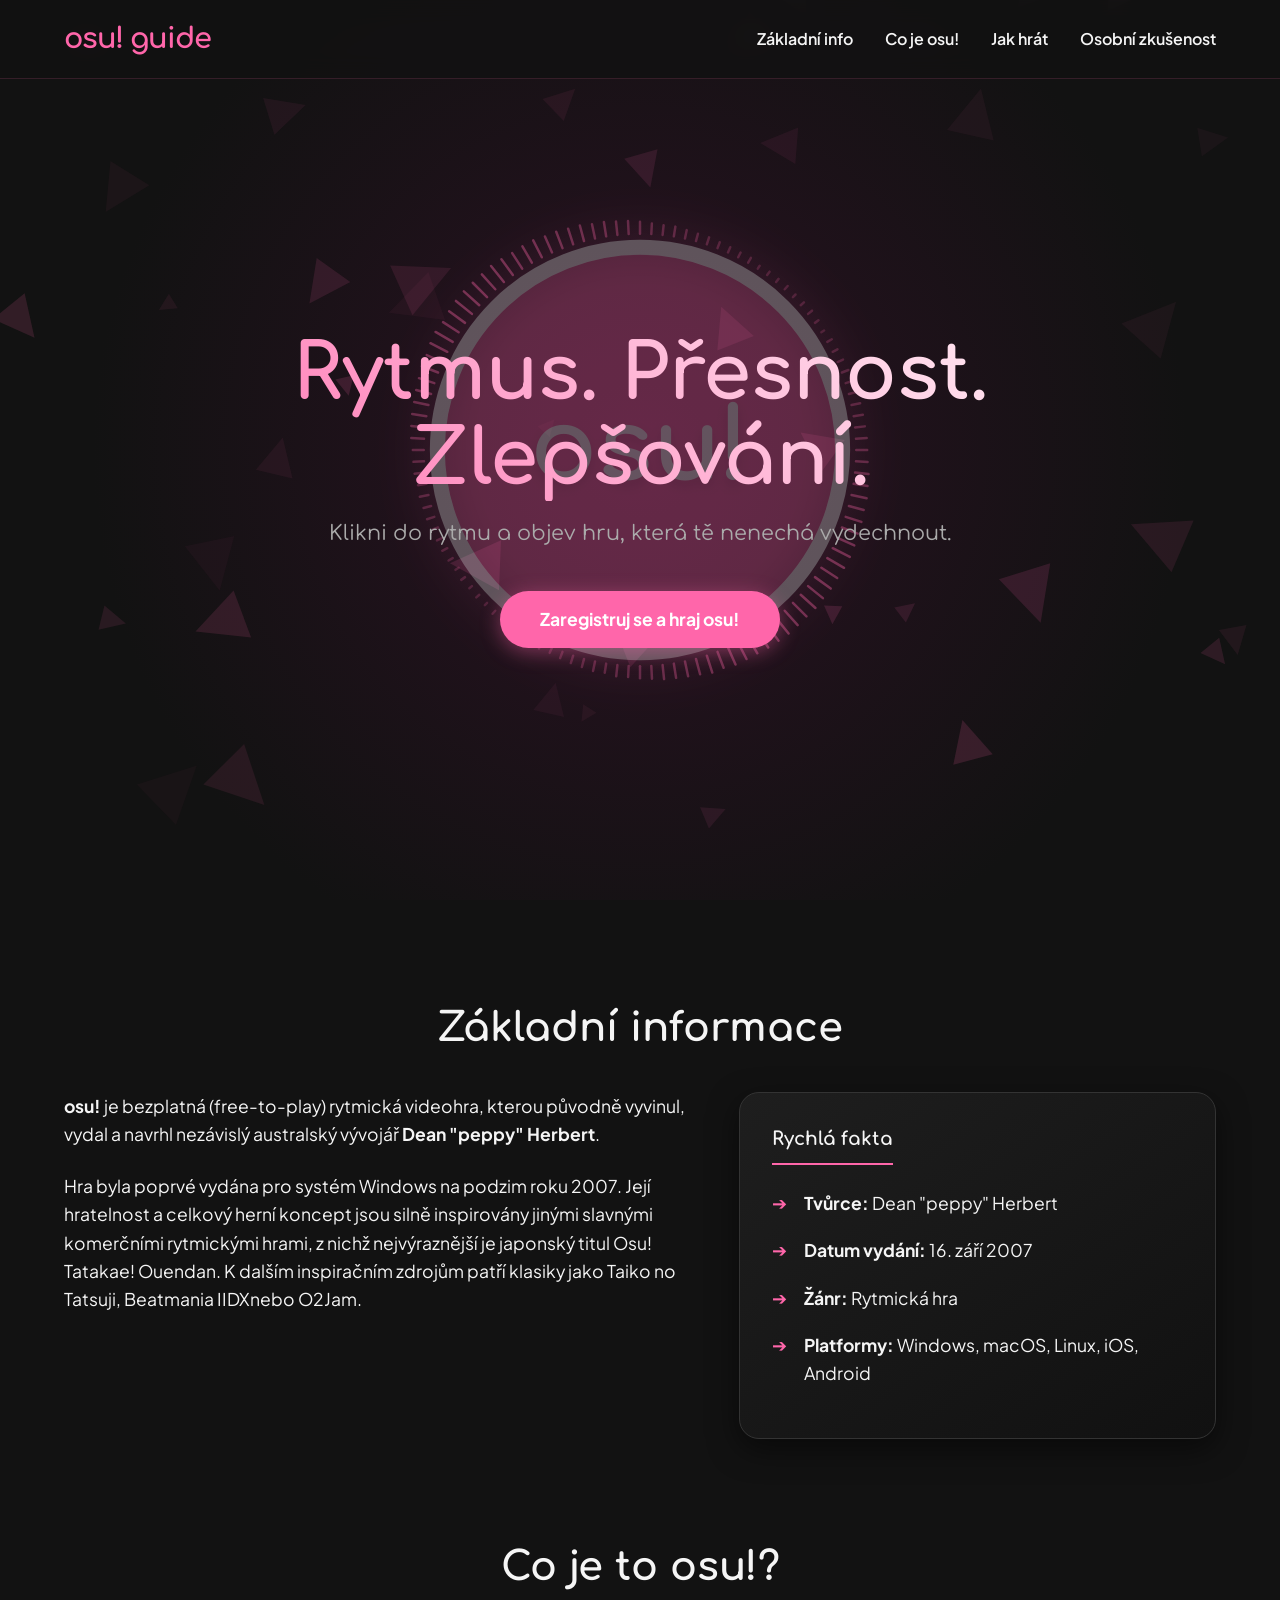
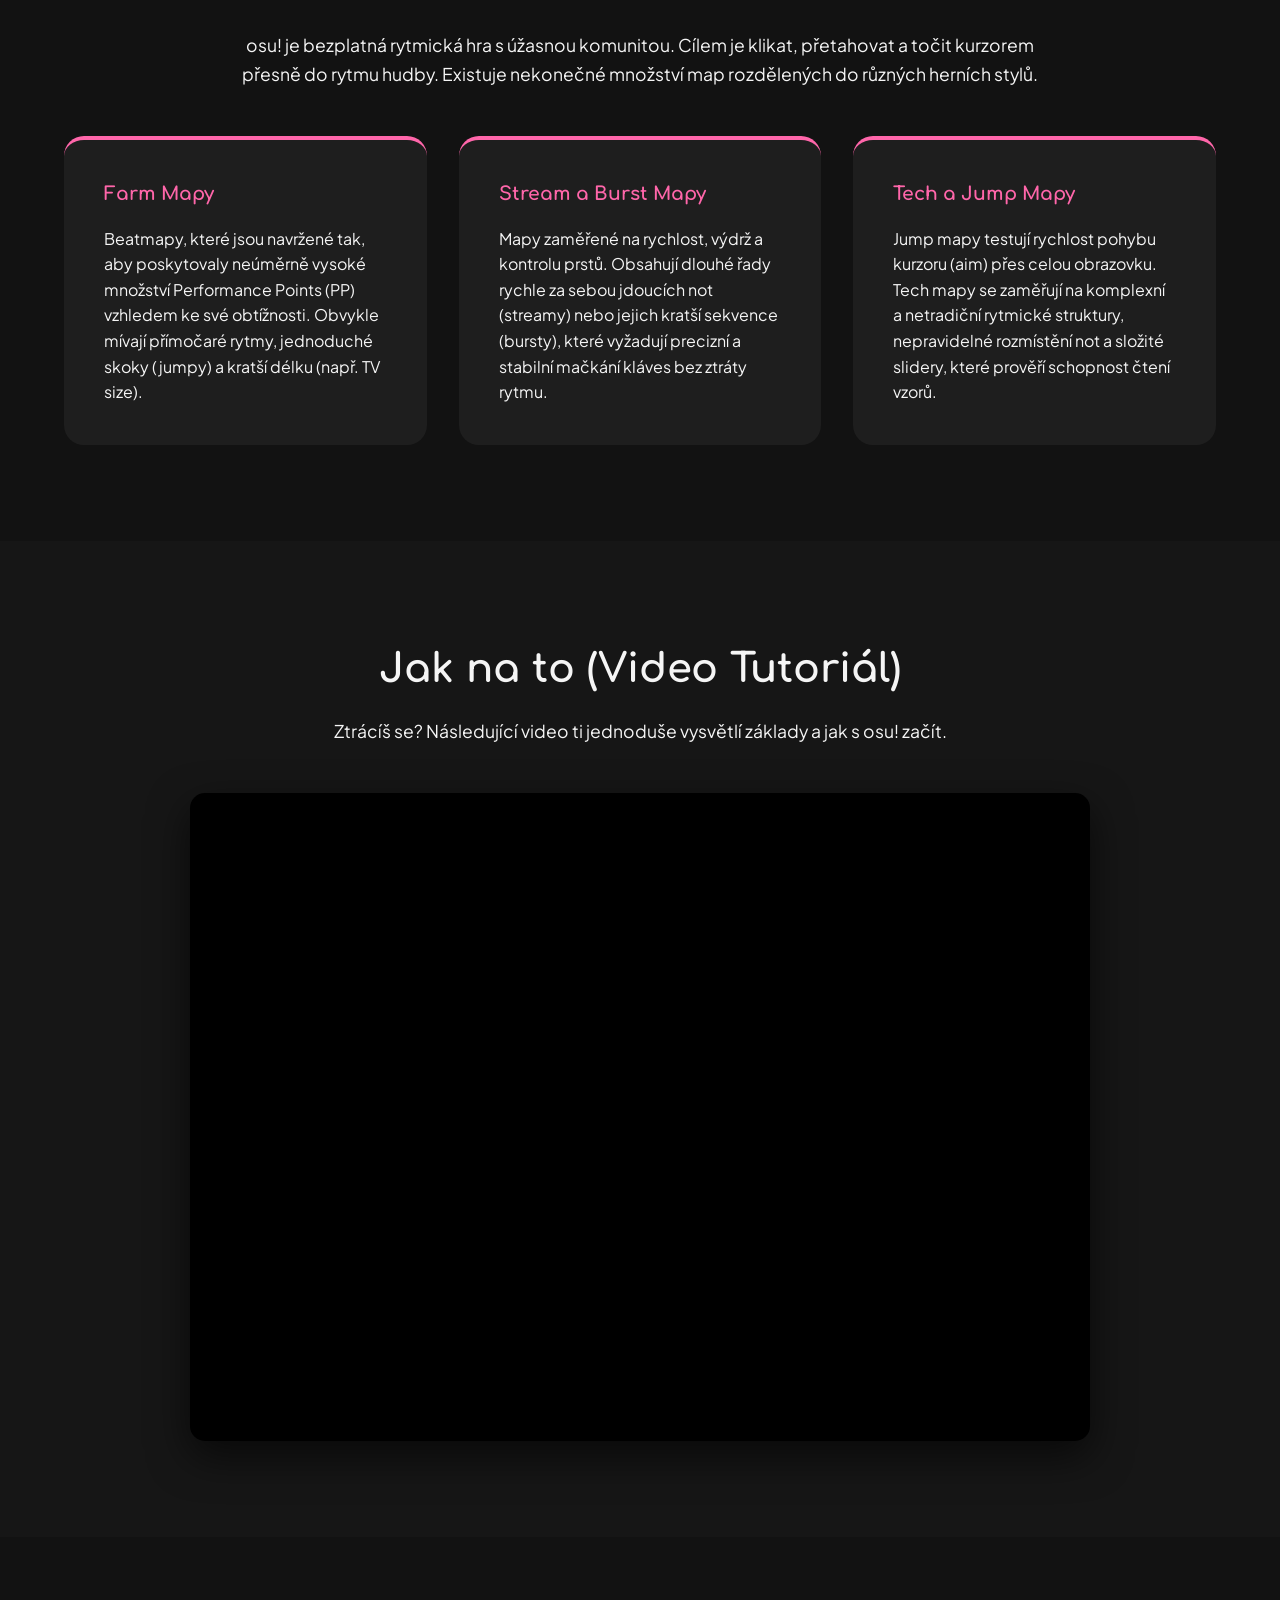
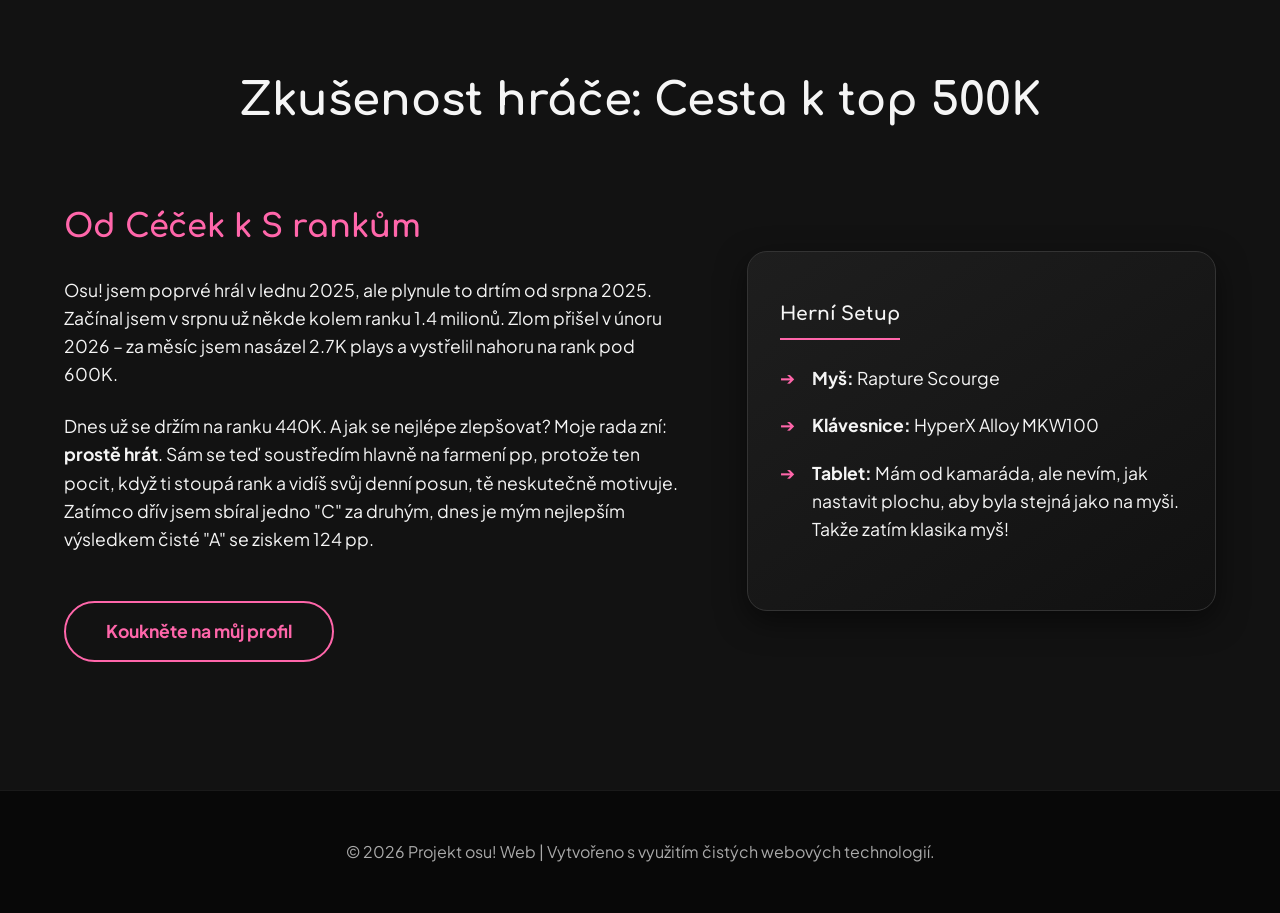
==== index.html @ 873ac698 "Presun do rootu" ====
<!DOCTYPE html>
<html lang="cs">
<link rel="stylesheet" href="style.css">

<script src="main.js" defer></script>
<head>
    <meta charset="UTF-8">
    <meta name="viewport" content="width=device-width, initial-scale=1.0">
    <meta name="description"
        content="Komplexní průvodce rytmickou hrou osu! Zjistěte, jak hrát, objevte různé typy map a přečtěte si zkušenosti skutečných hráčů.">
    <meta name="keywords" content="osu!, rytmická hra, návod, hudba, hraní, pp systém">
    <meta name="author" content="Fuxovi">

    <!-- Open Graph pro Sociální Sítě (SEO a optimalizace) -->
    <meta property="og:title" content="osu! - Tvůj průvodce rytmickým šílenstvím">
    <meta property="og:description"
        content="Komplexní průvodce rytmickou hrou osu! Zjistěte, jak hrát, a objevte komunitu.">
    <meta property="og:type" content="website">
    <meta property="og:url" content="https://jirifuxa14.github.io/osu-web/.">

    <!-- X (Twitter) Cards -->
    <meta name="twitter:card" content="summary_large_image">
    <meta name="twitter:title" content="osu! - Tvůj průvodce">
    <meta name="twitter:description"
        content="Komplexní průvodce rytmickou hrou osu! Zjistěte, jak hrát, a objevte komunitu.">

    <title>osu! - Rytmus. Přesnost. Zlepšování.</title>

    <!-- CSS a preload fontů pro lepší výkon -->
    <link rel="stylesheet" href="css/style.css">

    <!-- JSON-LD pro strukturovaná data -->
    <script type="application/ld+json">
    {
      "@context": "https://schema.org",
      "@type": "WebSite",
      "name": "osu! guide",
      "url": "https://fuxovi.github.io/osu-web/",
      "author": {
        "@type": "Person",
        "name": "Fuxovi"
      },
      "description": "Komplexní průvodce rytmickou hrou osu! Zjistěte, jak hrát, objevte různé typy map a přečtěte si zkušenosti skutečných hráčů."
    }
    </script>
    <link rel="preconnect" href="https://fonts.googleapis.com">
    <link rel="preconnect" href="https://fonts.gstatic.com" crossorigin>
    <link
        href="https://fonts.googleapis.com/css2?family=Comfortaa:wght@400;700&family=Plus+Jakarta+Sans:wght@400;500;600;700;800&display=swap"
        rel="stylesheet">
</head>

<body>
    <header class="header">
        <nav class="navbar" aria-label="Hlavní navigace">
            <div class="logo">osu! guide</div>
            <ul class="nav-links">
                <li><a href="#basic-info">Základní info</a></li>
                <li><a href="#about">Co je osu!</a></li>
                <li><a href="#tutorial">Jak hrát</a></li>
                <li><a href="#experience">Osobní zkušenost</a></li>
            </ul>
        </nav>
    </header>

    <main>
        <!-- Úvodní sekce (Hero) -->
        <section id="hero" class="hero-section">
            <!-- Canvas pro plovoucí trojúhelníky a visualizer -->
            <canvas id="osu-canvas" class="osu-canvas"></canvas>

            <!-- Hlavní pulzující osu! logo v pozadí -->
            <div id="osu-logo" class="osu-logo">
                <span class="osu-logo-text">osu!</span>
            </div>

            <div class="container hero-content">
                <h1>Rytmus. Přesnost. Zlepšování.</h1>
                <p>Klikni do rytmu a objev hru, která tě nenechá vydechnout.</p>
                <a href="https://osu.ppy.sh/home" target="_blank" rel="noopener noreferrer" class="btn primary-btn"
                    aria-label="Přejít na oficiální web hry osu!">
                    Zaregistruj se a hraj osu!
                </a>
            </div>
        </section>

        <!-- Základní informace z Wikipedie -->
        <section id="basic-info" class="about-section fade-in" style="padding-bottom: 2rem;">
            <div class="container">
                <h2>Základní informace</h2>
                <div class="experience-content" style="align-items: flex-start; gap: 3rem;">
                    <div class="text-content">
                        <p><strong>osu!</strong> je bezplatná (free-to-play) rytmická videohra, kterou původně vyvinul,
                            vydal a navrhl nezávislý australský vývojář <strong> Dean "peppy" Herbert</strong>.</p>
                        <p>Hra byla poprvé vydána pro systém Windows na podzim roku 2007. Její hratelnost a celkový
                            herní koncept jsou silně inspirovány jinými slavnými komerčními rytmickými hrami, z nichž
                            nejvýraznější je japonský titul Osu! Tatakae! Ouendan. K dalším inspiračním zdrojům patří
                            klasiky jako Taiko no Tatsuji, Beatmania IIDXnebo O2Jam.
                        </p>
                    </div>
                    <div class="setup-card" style="padding: 2rem;">
                        <h3>Rychlá fakta</h3>
                        <ul>
                            <li><strong>Tvůrce:</strong> Dean "peppy" Herbert</li>
                            <li><strong>Datum vydání:</strong> 16. září 2007</li>
                            <li><strong>Žánr:</strong> Rytmická hra</li>
                            <li><strong>Platformy:</strong> Windows, macOS, Linux, iOS, Android</li>
                        </ul>
                    </div>
                </div>
            </div>
        </section>
        <!-- Obecně o hře osu! -->
        <section id="about" class="about-section fade-in" style="padding-top: 4rem;">
            <div class="container">
                <h2>Co je to osu!?</h2>
                <p>osu! je bezplatná rytmická hra s úžasnou komunitou. Cílem je klikat, přetahovat a točit kurzorem
                    přesně do rytmu hudby. Existuje nekonečné množství map rozdělených do různých herních stylů.</p>
                <div class="mechanics-grid">
                    <article class="card">
                        <h3>Farm Mapy</h3>
                        <p>Beatmapy, které jsou navržené tak, aby poskytovaly neúměrně vysoké množství Performance
                            Points (PP) vzhledem ke své obtížnosti. Obvykle mívají přímočaré rytmy, jednoduché skoky
                            (jumpy) a kratší délku (např. TV size).</p>
                    </article>
                    <article class="card">
                        <h3>Stream a Burst Mapy</h3>
                        <p>Mapy zaměřené na rychlost, výdrž a kontrolu prstů. Obsahují dlouhé řady rychle za sebou
                            jdoucích not (streamy) nebo jejich kratší sekvence (bursty), které vyžadují precizní a
                            stabilní mačkání kláves bez ztráty rytmu.</p>
                    </article>
                    <article class="card">
                        <h3>Tech a Jump Mapy</h3>
                        <p>Jump mapy testují rychlost pohybu kurzoru (aim) přes celou obrazovku. Tech mapy se zaměřují
                            na komplexní a netradiční rytmické struktury, nepravidelné rozmístění not a složité slidery,
                            které prověří schopnost čtení vzorů.</p>
                    </article>
                </div>
            </div>
        </section>

        <!-- Tutoriál (YouTube) -->
        <section id="tutorial" class="tutorial-section fade-in">
            <div class="container">
                <h2>Jak na to (Video Tutoriál)</h2>
                <p>Ztrácíš se? Následující video ti jednoduše vysvětlí základy a jak s osu! začít.</p>
                <!-- Lazy loading iframu pro vyšší výkon -->
                <div class="video-container">
                    <iframe loading="lazy" width="560" height="315" src="https://www.youtube.com/embed/qUkvt8DThQc"
                        title="YouTube video player - osu! tutorial" frameborder="0"
                        allow="accelerometer; autoplay; clipboard-write; encrypted-media; gyroscope; picture-in-picture; web-share"
                        referrerpolicy="strict-origin-when-cross-origin" allowfullscreen></iframe>
                </div>
            </div>
        </section>

        <!-- Zkušenost uživatele -->
        <section id="experience" class="experience-section fade-in">
            <div class="container">
                <h2>Zkušenost hráče: Cesta k top 500K</h2>
                <div class="experience-content">
                    <div class="text-content">
                        <h3>Od Céček k S rankům</h3>
                        <p>Osu! jsem poprvé hrál v lednu 2025, ale plynule to drtím od srpna 2025. Začínal jsem v srpnu
                            už někde
                            kolem ranku 1.4 milionů. Zlom přišel v únoru 2026 – za měsíc jsem nasázel 2.7K plays a
                            vystřelil nahoru na rank pod 600K.</p>
                        <p>Dnes už se držím na ranku 440K. A jak se nejlépe zlepšovat? Moje rada zní: <strong>prostě
                                hrát</strong>. Sám se teď soustředím hlavně na farmení pp, protože ten pocit, když ti
                            stoupá rank a vidíš svůj denní posun, tě neskutečně motivuje. Zatímco dřív jsem sbíral jedno
                            "C" za druhým, dnes je mým nejlepším výsledkem čisté "A" se ziskem 124 pp.</p>
                        <a href="https://osu.ppy.sh/users/37356679" target="_blank" rel="noopener noreferrer"
                            class="btn secondary-btn" aria-label="Zobrazit osu! profil hráče">
                            Koukněte na můj profil
                        </a>
                    </div>
                    <div class="setup-card">
                        <h3>Herní Setup</h3>
                        <ul>
                            <li><strong>Myš:</strong> Rapture Scourge</li>
                            <li><strong>Klávesnice:</strong> HyperX Alloy MKW100</li>
                            <li><strong>Tablet:</strong> Mám od kamaráda, ale nevím, jak nastavit plochu, aby byla
                                stejná jako na myši. Takže zatím
                                klasika myš!</li>
                        </ul>
                    </div>
                </div>
            </div>
        </section>
    </main>

    <footer class="footer">
        <div class="container">
            <p>&copy; 2026 Projekt osu! Web | Vytvořeno s využitím čistých webových technologií.</p>
        </div>
    </footer>

    <!-- Minifikovaný přístup pro načtení skriptu -->
    <script src="js/main.js" defer></script>
</body>

</html>
---- css/style.css ----
/* ROOT VARIABLES PRO DESIGN SYSTÉM (Tématika osu! - růžová/tmavá) */
:root {
    --primary-color: #ff66aa;
    /* osu! pink */
    --secondary-color: #b33982;
    --background-dark: #121212;
    --background-card: #1e1e1e;
    --text-light: #f5f5f5;
    --text-muted: #aaaaaa;
    --transition-fast: 0.2s ease;
    --transition-slow: 0.5s ease;
}

/* RESET A ZÁKLADNÍ TYPOGRAFIE */
* {
    margin: 0;
    padding: 0;
    box-sizing: border-box;
}

html {
    scroll-behavior: smooth;
}

body {
    font-family: 'Plus Jakarta Sans', sans-serif;
    background-color: var(--background-dark);
    color: var(--text-light);
    line-height: 1.6;
    overflow-x: hidden;
}

h1,
h2,
h3 {
    font-family: 'Comfortaa', cursive, sans-serif;
    color: var(--text-light);
}

.container {
    width: 90%;
    max-width: 1200px;
    margin: 0 auto;
}

/* HEADER & NAVBAR */
.header {
    background-color: rgba(18, 18, 18, 0.85);
    backdrop-filter: blur(12px);
    /* Glassmorphism efekt */
    -webkit-backdrop-filter: blur(12px);
    position: fixed;
    width: 100%;
    top: 0;
    z-index: 1000;
    border-bottom: 1px solid rgba(255, 102, 170, 0.15);
}

.navbar {
    display: flex;
    justify-content: space-between;
    align-items: center;
    padding: 1rem 5%;
}

.logo {
    font-family: 'Comfortaa', cursive, sans-serif;
    font-weight: 900;
    font-size: 1.8rem;
    color: var(--primary-color);
    letter-spacing: -1px;
}

.nav-links {
    list-style: none;
    display: flex;
    gap: 2rem;
}

.nav-links a {
    text-decoration: none;
    color: var(--text-light);
    font-weight: 600;
    transition: color var(--transition-fast);
}

.nav-links a:hover,
.nav-links a:focus {
    color: var(--primary-color);
    outline: none;
}

/* BUTTONS */
.btn {
    display: inline-block;
    padding: 0.9rem 2.5rem;
    border-radius: 50px;
    font-weight: 700;
    text-decoration: none;
    transition: all var(--transition-fast);
    cursor: pointer;
    text-align: center;
    font-size: 1.1rem;
}

.primary-btn {
    background-color: var(--primary-color);
    color: #fff;
    box-shadow: 0 4px 20px rgba(255, 102, 170, 0.4);
}

.primary-btn:hover,
.primary-btn:focus {
    background-color: var(--secondary-color);
    transform: translateY(-3px) scale(1.02);
    box-shadow: 0 6px 25px rgba(255, 102, 170, 0.6);
}

.secondary-btn {
    background-color: transparent;
    border: 2px solid var(--primary-color);
    color: var(--primary-color);
}

.secondary-btn:hover,
.secondary-btn:focus {
    background-color: var(--primary-color);
    color: #fff;
}

/* HERO SECTION */
.hero-section {
    height: 100vh;
    display: flex;
    align-items: center;
    text-align: center;
    background: radial-gradient(circle at center, #2a1122 0%, var(--background-dark) 70%);
    padding-top: 80px;
    position: relative;
    overflow: hidden;
}

/* Background Canvas pro trojúhelníky a visualizer */
.osu-canvas {
    position: absolute;
    top: 0;
    left: 0;
    width: 100%;
    height: 100%;
    pointer-events: none;
    z-index: 1;
}

/* Pulzující osu! logo v pozadí */
.osu-logo {
    position: absolute;
    top: 50%;
    left: 50%;
    transform: translate(-50%, -50%) scale(1);
    width: min(70vw, 420px);
    height: min(70vw, 420px);
    background-color: var(--primary-color);
    border: min(2.5vw, 15px) solid #ffffff;
    border-radius: 50%;
    display: flex;
    align-items: center;
    justify-content: center;
    box-shadow: 0 0 60px rgba(255, 102, 170, 0.45), inset 0 0 40px rgba(0, 0, 0, 0.2);
    z-index: 2;
    cursor: pointer;
    user-select: none;
    opacity: 0.28;
    /* Poloprůhledné pozadí, aby byl text dobře čitelný */
    transition: opacity var(--transition-fast), border-color var(--transition-fast);
}

.osu-logo:hover {
    opacity: 0.55;
    border-color: #ffe6f0;
}

.osu-logo:active {
    transform: translate(-50%, -50%) scale(0.94) !important;
}

.osu-logo-text {
    font-family: 'Comfortaa', cursive, sans-serif;
    font-size: min(16vw, 100px);
    font-weight: 700;
    color: #ffffff;
    text-shadow: 0 6px 12px rgba(0, 0, 0, 0.15);
    margin-top: -5px;
}

.hero-section h1 {
    font-size: clamp(3rem, 6vw, 6rem);
    margin-bottom: 1rem;
    background: -webkit-linear-gradient(45deg, var(--primary-color), #ffffff);
    -webkit-background-clip: text;
    -webkit-text-fill-color: transparent;
    line-height: 1.1;
}

.hero-section p {
    font-family: 'Comfortaa', cursive, sans-serif;
    font-size: 1.3rem;
    color: var(--text-muted);
    margin-bottom: 2.5rem;
}

/* Obsah nad canvasem a logem */
.hero-content {
    position: relative;
    z-index: 3;
    pointer-events: none;
    /* Umožní klikat na logo pod textem */
}

.hero-content h1,
.hero-content p,
.hero-content a {
    pointer-events: auto;
    /* Znovu povolí interakci na samotných textových prvcích a tlačítkách */
}

/* ABOUT SECTION & GRID */
.about-section {
    padding: 6rem 0;
}

.about-section h2 {
    font-size: 2.5rem;
    margin-bottom: 2rem;
    text-align: center;
}

.about-section>.container>p {
    text-align: center;
    max-width: 800px;
    margin: 0 auto 3rem auto;
    font-size: 1.1rem;
}

.mechanics-grid {
    display: grid;
    grid-template-columns: repeat(auto-fit, minmax(280px, 1fr));
    gap: 2rem;
}

.card {
    background-color: var(--background-card);
    padding: 2.5rem;
    border-radius: 20px;
    border-top: 4px solid var(--primary-color);
    transition: transform var(--transition-fast), box-shadow var(--transition-fast);
}

.card:hover {
    transform: translateY(-8px);
    box-shadow: 0 10px 30px rgba(0, 0, 0, 0.5);
}

.card h3 {
    margin-bottom: 1rem;
    color: var(--primary-color);
}

/* TUTORIAL SECTION */
.tutorial-section {
    padding: 6rem 0;
    background-color: #161616;
}

.tutorial-section h2 {
    text-align: center;
    margin-bottom: 1rem;
    font-size: 2.5rem;
}

.tutorial-section>.container>p {
    text-align: center;
    margin-bottom: 3rem;
    font-size: 1.1rem;
}

.video-container {
    position: relative;
    padding-bottom: 56.25%;
    /* 16:9 ratio pro responzivní iframe */
    height: 0;
    overflow: hidden;
    max-width: 900px;
    margin: 0 auto;
    border-radius: 15px;
    box-shadow: 0 15px 40px rgba(0, 0, 0, 0.6);
    background-color: #000;
}

.video-container iframe {
    position: absolute;
    top: 0;
    left: 0;
    width: 100%;
    height: 100%;
    border: none;
}

/* EXPERIENCE SECTION */
.experience-section {
    padding: 8rem 0;
}

.experience-section h2 {
    text-align: center;
    font-size: 2.8rem;
    margin-bottom: 4rem;
}

.experience-content {
    display: flex;
    flex-wrap: wrap;
    gap: 4rem;
    align-items: center;
}

.text-content {
    flex: 1 1 500px;
}

.text-content h3 {
    font-size: 2rem;
    margin-bottom: 1.5rem;
    color: var(--primary-color);
}

.text-content p {
    margin-bottom: 1.5rem;
    font-size: 1.1rem;
}

.text-content .btn {
    margin-top: 1.5rem;
}

.setup-card {
    flex: 1 1 350px;
    background: linear-gradient(145deg, var(--background-card) 0%, #111 100%);
    padding: 3rem 2rem;
    border-radius: 20px;
    border: 1px solid #333;
    box-shadow: 0 10px 30px rgba(0, 0, 0, 0.5);
}

.setup-card h3 {
    margin-bottom: 1.5rem;
    border-bottom: 2px solid var(--primary-color);
    display: inline-block;
    padding-bottom: 0.5rem;
}

.setup-card ul {
    list-style: none;
}

.setup-card li {
    margin-bottom: 1.2rem;
    padding-left: 2rem;
    position: relative;
    font-size: 1.1rem;
}

.setup-card li::before {
    content: '➔';
    position: absolute;
    left: 0;
    color: var(--primary-color);
}

/* FOOTER */
.footer {
    text-align: center;
    padding: 3rem 0;
    background-color: #080808;
    border-top: 1px solid #1a1a1a;
    color: var(--text-muted);
}

/* ANIMATIONS & JS CLASSES */
.fade-in {
    opacity: 0;
    transform: translateY(40px);
    transition: opacity var(--transition-slow), transform var(--transition-slow);
}

.fade-in.visible {
    opacity: 1;
    transform: translateY(0);
}

/* RESPONSIVE (MOBILE FIRST -> TABLET/DESKTOP) */
@media (max-width: 768px) {
    .nav-links {
        display: none;
        /* Skryto pro mobilní zobrazení, plně responzivní menu by vyžadovalo JS toggle */
    }

    .hero-section h1 {
        font-size: 2.5rem;
    }

    .experience-content {
        flex-direction: column;
        gap: 2rem;
    }
}
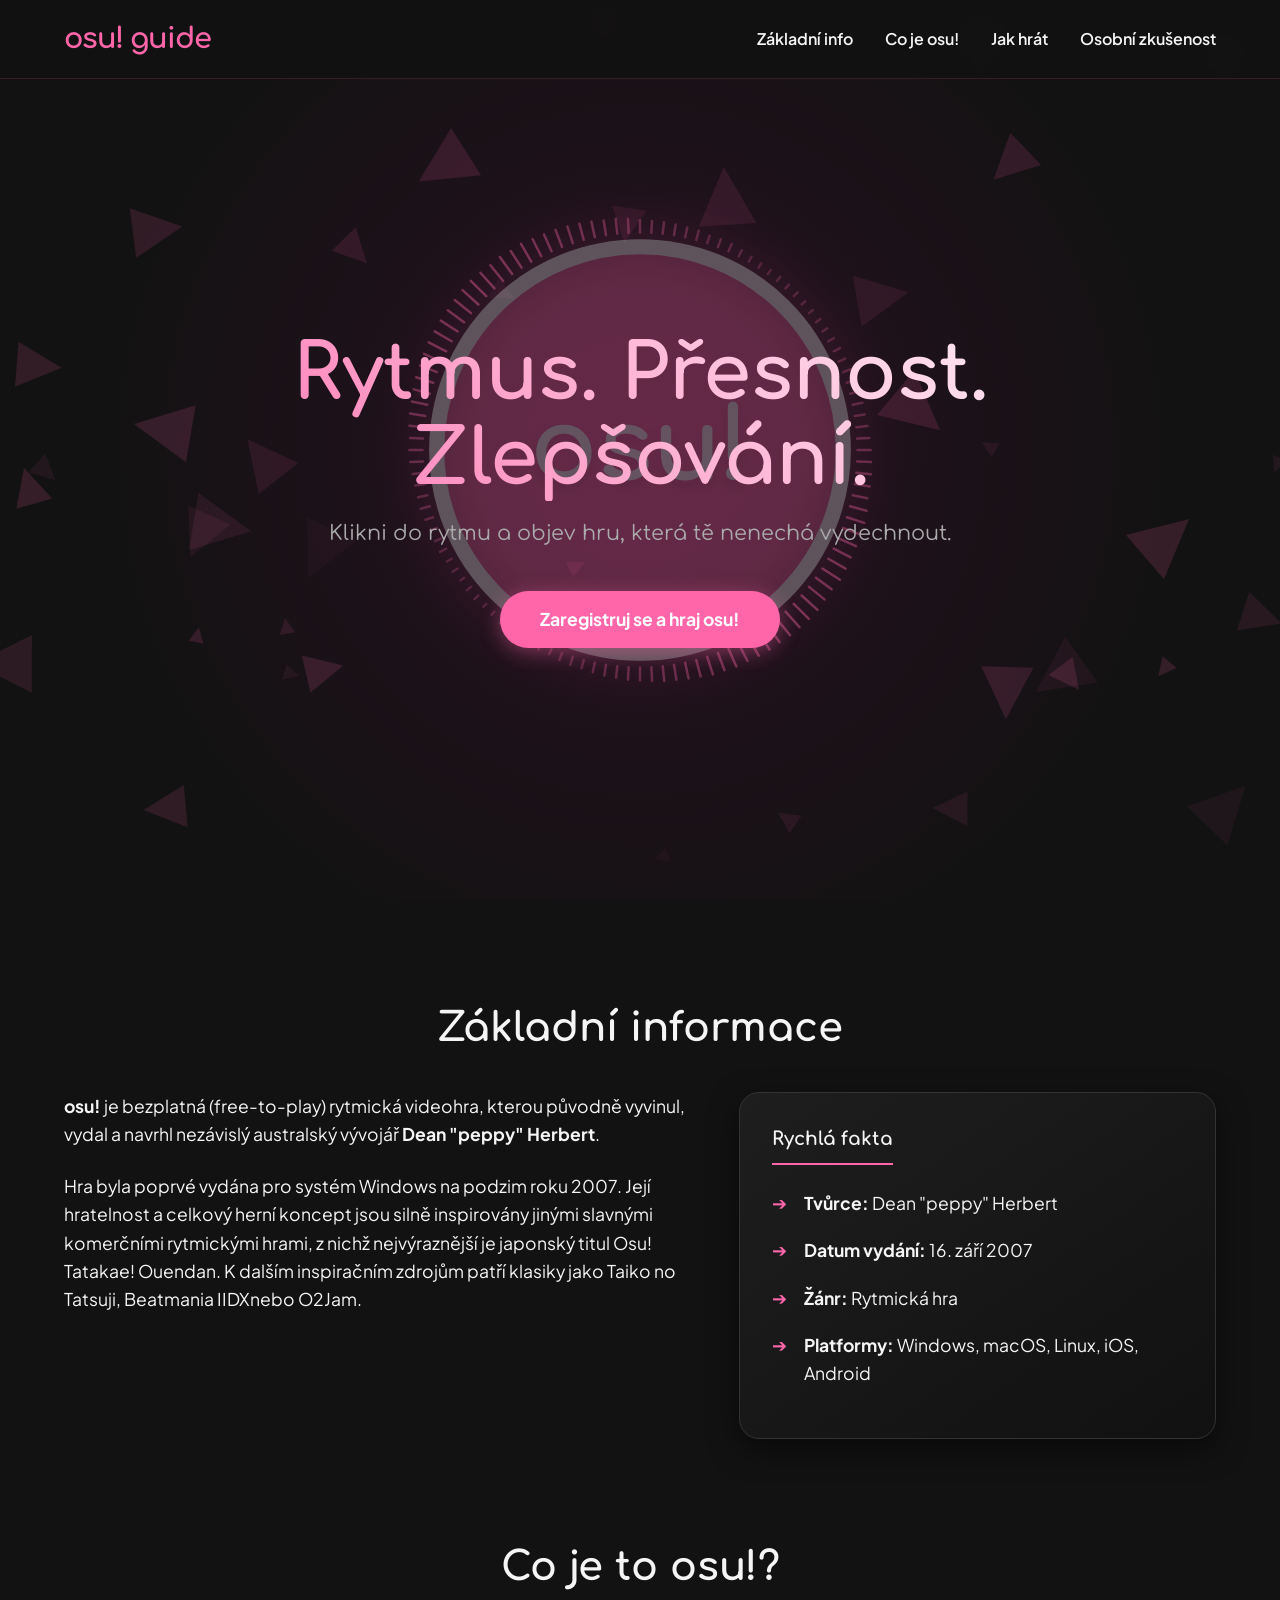
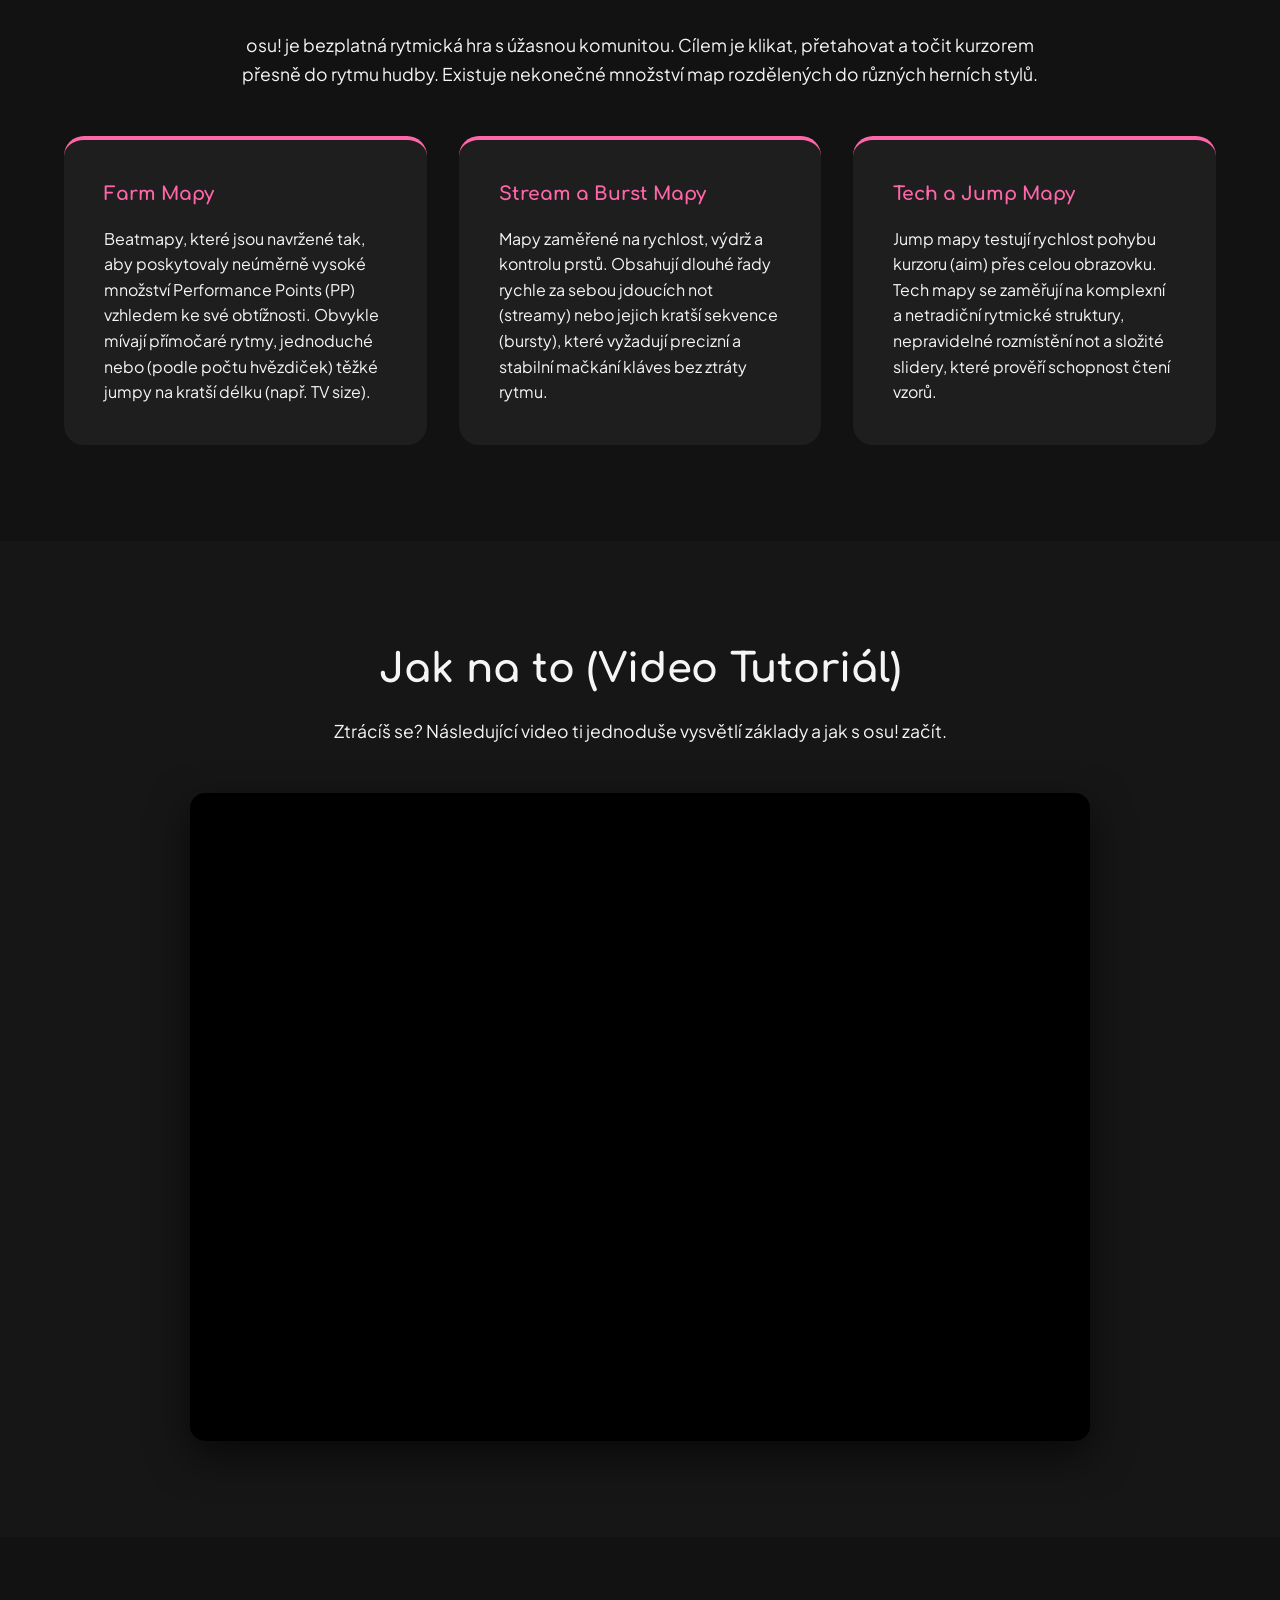
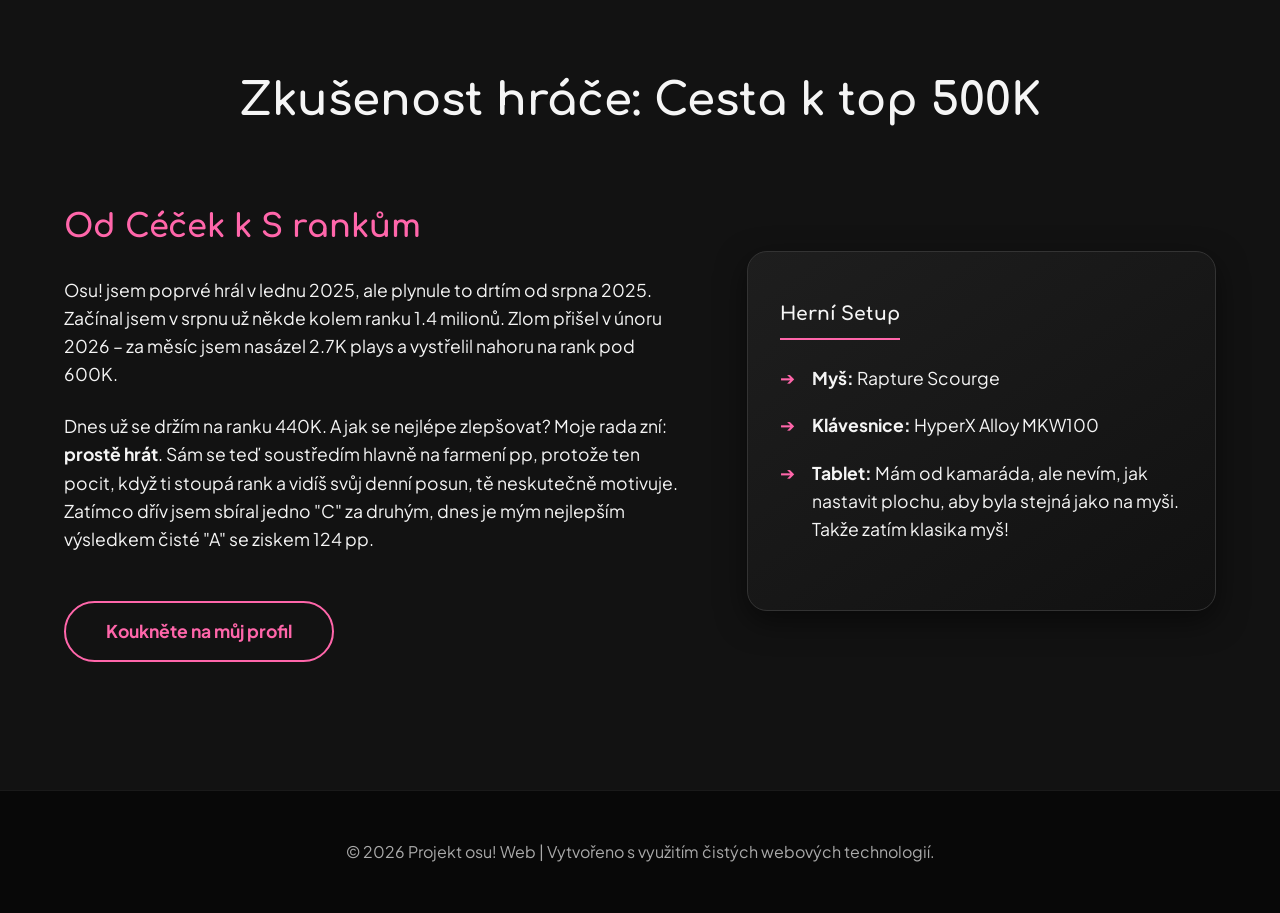
==== commit 80d4c4b0: "Revise Farm Mapy description for clarity Updated description of Farm Mapy to clarify jump difficulty" ====
--- a/index.html
+++ b/index.html
@@ -120,8 +120,8 @@
                     <article class="card">
                         <h3>Farm Mapy</h3>
                         <p>Beatmapy, které jsou navržené tak, aby poskytovaly neúměrně vysoké množství Performance
-                            Points (PP) vzhledem ke své obtížnosti. Obvykle mívají přímočaré rytmy, jednoduché skoky
-                            (jumpy) a kratší délku (např. TV size).</p>
+                            Points (PP) vzhledem ke své obtížnosti. Obvykle mívají přímočaré rytmy, jednoduché nebo (podle počtu hvězdiček) těžké
+                            jumpy na kratší délku (např. TV size).</p>
                     </article>
                     <article class="card">
                         <h3>Stream a Burst Mapy</h3>
